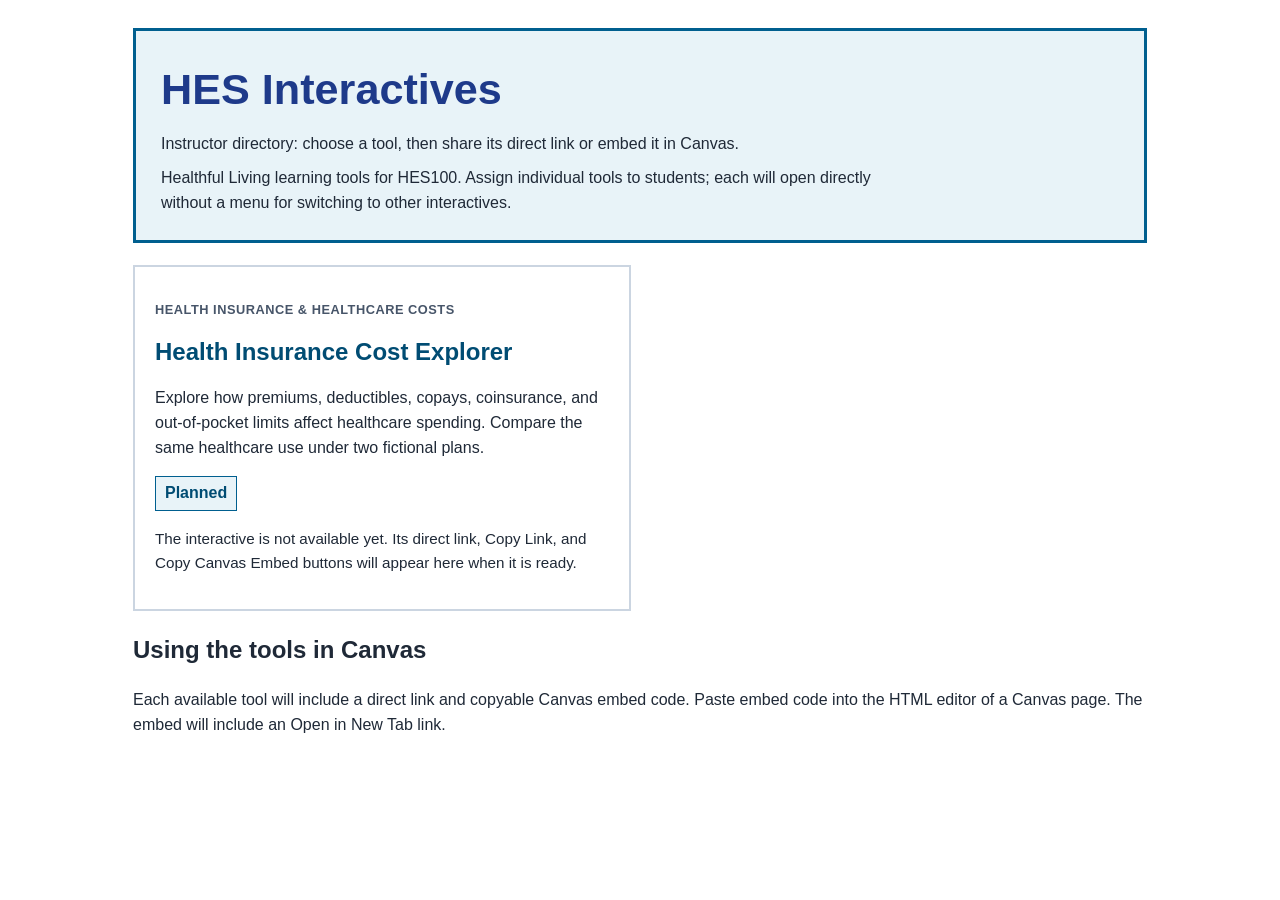
==== index.html @ 95775084 "Add HES instructor directory homepage matching EXS101 layout" ====
<!DOCTYPE html>
<html lang="en"><head><meta charset="UTF-8"><meta name="viewport" content="width=device-width,initial-scale=1"><title>HES Interactives</title>
<link rel="icon" href="data:image/svg+xml,%3Csvg xmlns='http://www.w3.org/2000/svg' viewBox='0 0 64 64'%3E%3Crect width='64' height='64' rx='12' fill='%23005f8f'/%3E%3Cpath d='M15 14h8v14h18V14h8v36h-8V36H23v14h-8z' fill='white'/%3E%3C/svg%3E">
<style>:root{--b:#005f8f;--d:#004c73;--l:#e8f3f8;--n:#1e3a8a;--t:#1f2937;--bd:#cbd5e1}*{box-sizing:border-box}body{margin:0;font-family:Arial,Helvetica,sans-serif;color:var(--t);line-height:1.55}main{max-width:1050px;margin:auto;padding:28px 18px}.hero{background:var(--l);border:3px solid var(--b);padding:25px}.hero h1{margin:0;color:var(--n);font-size:clamp(1.9rem,5vw,2.7rem)}.hero p{max-width:720px;margin:9px 0 0}.grid{display:grid;grid-template-columns:repeat(2,minmax(0,1fr));gap:18px;margin-top:22px}.card{border:2px solid var(--bd);padding:20px}.card h2{margin:0;color:var(--d)}.tag{font-size:.8rem;text-transform:uppercase;color:#475569;font-weight:800;letter-spacing:.04em}.badge{display:inline-block;background:var(--l);border:1px solid var(--b);padding:4px 9px;font-weight:700;color:var(--d)}.note{font-size:.95rem}.skip{position:absolute;left:18px;top:-100px;background:white;padding:10px}.skip:focus{top:10px}a:focus-visible{outline:3px solid #a65300;outline-offset:3px}@media(max-width:650px){.grid{grid-template-columns:1fr}.hero{padding:18px}}</style></head>
<body><a class="skip" href="#main">Skip to main content</a><main id="main" tabindex="-1"><section class="hero" aria-labelledby="title"><h1 id="title">HES Interactives</h1><p>Instructor directory: choose a tool, then share its direct link or embed it in Canvas.</p><p>Healthful Living learning tools for HES100. Assign individual tools to students; each will open directly without a menu for switching to other interactives.</p></section>
<div class="grid"><article class="card" aria-labelledby="insurance-title"><p class="tag">Health Insurance &amp; Healthcare Costs</p><h2 id="insurance-title">Health Insurance Cost Explorer</h2><p>Explore how premiums, deductibles, copays, coinsurance, and out-of-pocket limits affect healthcare spending. Compare the same healthcare use under two fictional plans.</p><p><span class="badge">Planned</span></p><p class="note">The interactive is not available yet. Its direct link, Copy Link, and Copy Canvas Embed buttons will appear here when it is ready.</p></article></div>
<section aria-labelledby="canvas-title"><h2 id="canvas-title">Using the tools in Canvas</h2><p>Each available tool will include a direct link and copyable Canvas embed code. Paste embed code into the HTML editor of a Canvas page. The embed will include an Open in New Tab link.</p></section></main></body></html>
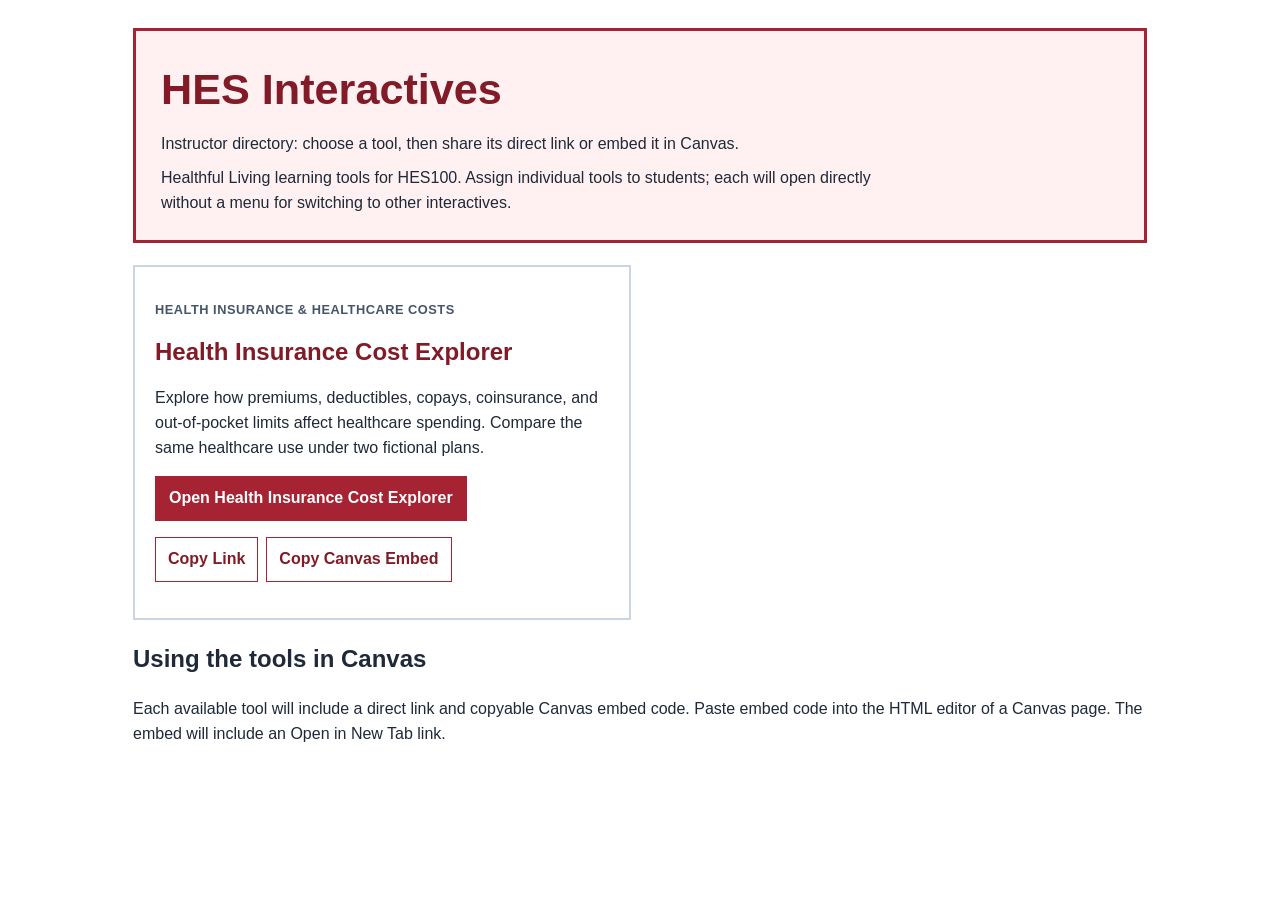
==== commit 48f26aec: "Apply red HES theme and add insurance direct link and Canvas embed" ====
--- a/index.html
+++ b/index.html
@@ -1,7 +1,11 @@
 <!DOCTYPE html>
 <html lang="en"><head><meta charset="UTF-8"><meta name="viewport" content="width=device-width,initial-scale=1"><title>HES Interactives</title>
-<link rel="icon" href="data:image/svg+xml,%3Csvg xmlns='http://www.w3.org/2000/svg' viewBox='0 0 64 64'%3E%3Crect width='64' height='64' rx='12' fill='%23005f8f'/%3E%3Cpath d='M15 14h8v14h18V14h8v36h-8V36H23v14h-8z' fill='white'/%3E%3C/svg%3E">
-<style>:root{--b:#005f8f;--d:#004c73;--l:#e8f3f8;--n:#1e3a8a;--t:#1f2937;--bd:#cbd5e1}*{box-sizing:border-box}body{margin:0;font-family:Arial,Helvetica,sans-serif;color:var(--t);line-height:1.55}main{max-width:1050px;margin:auto;padding:28px 18px}.hero{background:var(--l);border:3px solid var(--b);padding:25px}.hero h1{margin:0;color:var(--n);font-size:clamp(1.9rem,5vw,2.7rem)}.hero p{max-width:720px;margin:9px 0 0}.grid{display:grid;grid-template-columns:repeat(2,minmax(0,1fr));gap:18px;margin-top:22px}.card{border:2px solid var(--bd);padding:20px}.card h2{margin:0;color:var(--d)}.tag{font-size:.8rem;text-transform:uppercase;color:#475569;font-weight:800;letter-spacing:.04em}.badge{display:inline-block;background:var(--l);border:1px solid var(--b);padding:4px 9px;font-weight:700;color:var(--d)}.note{font-size:.95rem}.skip{position:absolute;left:18px;top:-100px;background:white;padding:10px}.skip:focus{top:10px}a:focus-visible{outline:3px solid #a65300;outline-offset:3px}@media(max-width:650px){.grid{grid-template-columns:1fr}.hero{padding:18px}}</style></head>
+<link rel="icon" href="data:image/svg+xml,%3Csvg xmlns='http://www.w3.org/2000/svg' viewBox='0 0 64 64'%3E%3Crect width='64' height='64' rx='12' fill='%23a52332'/%3E%3Cpath d='M15 14h8v14h18V14h8v36h-8V36H23v14h-8z' fill='white'/%3E%3C/svg%3E">
+<style>:root{--b:#a52332;--d:#801b27;--l:#fff1f2;--n:#801b27;--t:#1f2937;--bd:#cbd5e1}*{box-sizing:border-box}body{margin:0;font-family:Arial,Helvetica,sans-serif;color:var(--t);line-height:1.55}main{max-width:1050px;margin:auto;padding:28px 18px}.hero{background:var(--l);border:3px solid var(--b);padding:25px}.hero h1{margin:0;color:var(--n);font-size:clamp(1.9rem,5vw,2.7rem)}.hero p{max-width:720px;margin:9px 0 0}.grid{display:grid;grid-template-columns:repeat(2,minmax(0,1fr));gap:18px;margin-top:22px}.card{border:2px solid var(--bd);padding:20px}.card h2{margin:0;color:var(--d)}.tag{font-size:.8rem;text-transform:uppercase;color:#475569;font-weight:800;letter-spacing:.04em}.badge{display:inline-block;background:var(--l);border:1px solid var(--b);padding:4px 9px;font-weight:700;color:var(--d)}.note{font-size:.95rem}.skip{position:absolute;left:18px;top:-100px;background:white;padding:10px}.skip:focus{top:10px}button{font:inherit;font-weight:bold;color:var(--d);background:white;border:1px solid var(--b);padding:9px 12px;cursor:pointer}.actions{display:flex;gap:8px;flex-wrap:wrap}.open{display:inline-block;background:var(--b);color:white;padding:10px 14px;font-weight:bold;text-decoration:none}textarea{width:100%;min-height:120px;font:inherit}[hidden]{display:none!important}a:focus-visible,button:focus-visible,textarea:focus-visible{outline:3px solid #a65300;outline-offset:3px}@media(max-width:650px){.grid{grid-template-columns:1fr}.hero{padding:18px}}</style></head>
 <body><a class="skip" href="#main">Skip to main content</a><main id="main" tabindex="-1"><section class="hero" aria-labelledby="title"><h1 id="title">HES Interactives</h1><p>Instructor directory: choose a tool, then share its direct link or embed it in Canvas.</p><p>Healthful Living learning tools for HES100. Assign individual tools to students; each will open directly without a menu for switching to other interactives.</p></section>
-<div class="grid"><article class="card" aria-labelledby="insurance-title"><p class="tag">Health Insurance &amp; Healthcare Costs</p><h2 id="insurance-title">Health Insurance Cost Explorer</h2><p>Explore how premiums, deductibles, copays, coinsurance, and out-of-pocket limits affect healthcare spending. Compare the same healthcare use under two fictional plans.</p><p><span class="badge">Planned</span></p><p class="note">The interactive is not available yet. Its direct link, Copy Link, and Copy Canvas Embed buttons will appear here when it is ready.</p></article></div>
-<section aria-labelledby="canvas-title"><h2 id="canvas-title">Using the tools in Canvas</h2><p>Each available tool will include a direct link and copyable Canvas embed code. Paste embed code into the HTML editor of a Canvas page. The embed will include an Open in New Tab link.</p></section></main></body></html>+<div class="grid"><article class="card" aria-labelledby="insurance-title"><p class="tag">Health Insurance &amp; Healthcare Costs</p><h2 id="insurance-title">Health Insurance Cost Explorer</h2><p>Explore how premiums, deductibles, copays, coinsurance, and out-of-pocket limits affect healthcare spending. Compare the same healthcare use under two fictional plans.</p><p><a class="open" href="/health-insurance/">Open Health Insurance Cost Explorer</a></p><div class="actions"><button type="button" id="copy-link">Copy Link</button><button type="button" id="copy-embed">Copy Canvas Embed</button></div><p id="copy-status" role="status"></p><div id="fallback" hidden><label for="copy-text">Select and copy the text below</label><textarea id="copy-text" readonly></textarea></div></article></div>
+<section aria-labelledby="canvas-title"><h2 id="canvas-title">Using the tools in Canvas</h2><p>Each available tool will include a direct link and copyable Canvas embed code. Paste embed code into the HTML editor of a Canvas page. The embed will include an Open in New Tab link.</p></section></main><script>
+const url='https://hes-interactives.netlify.app/health-insurance/';
+const embed='<p><a href="'+url+'" target="_blank" rel="noopener">Open Health Insurance Cost Explorer in a new tab</a></p>\n<iframe src="'+url+'" title="Health Insurance Cost Explorer — HES100 interactive learning tool" width="100%" height="1400" style="width:100%;border:0;" loading="lazy"></iframe>';
+[['copy-link',url],['copy-embed',embed]].forEach(([id,value])=>document.getElementById(id).addEventListener('click',async()=>{document.getElementById('fallback').hidden=true;try{await navigator.clipboard.writeText(value);document.getElementById('copy-status').textContent='Copied.'}catch{const t=document.getElementById('copy-text');t.value=value;document.getElementById('fallback').hidden=false;t.focus();t.select();document.getElementById('copy-status').textContent='Automatic copying is unavailable. Copy the selected text below.'}}));
+</script></body></html>
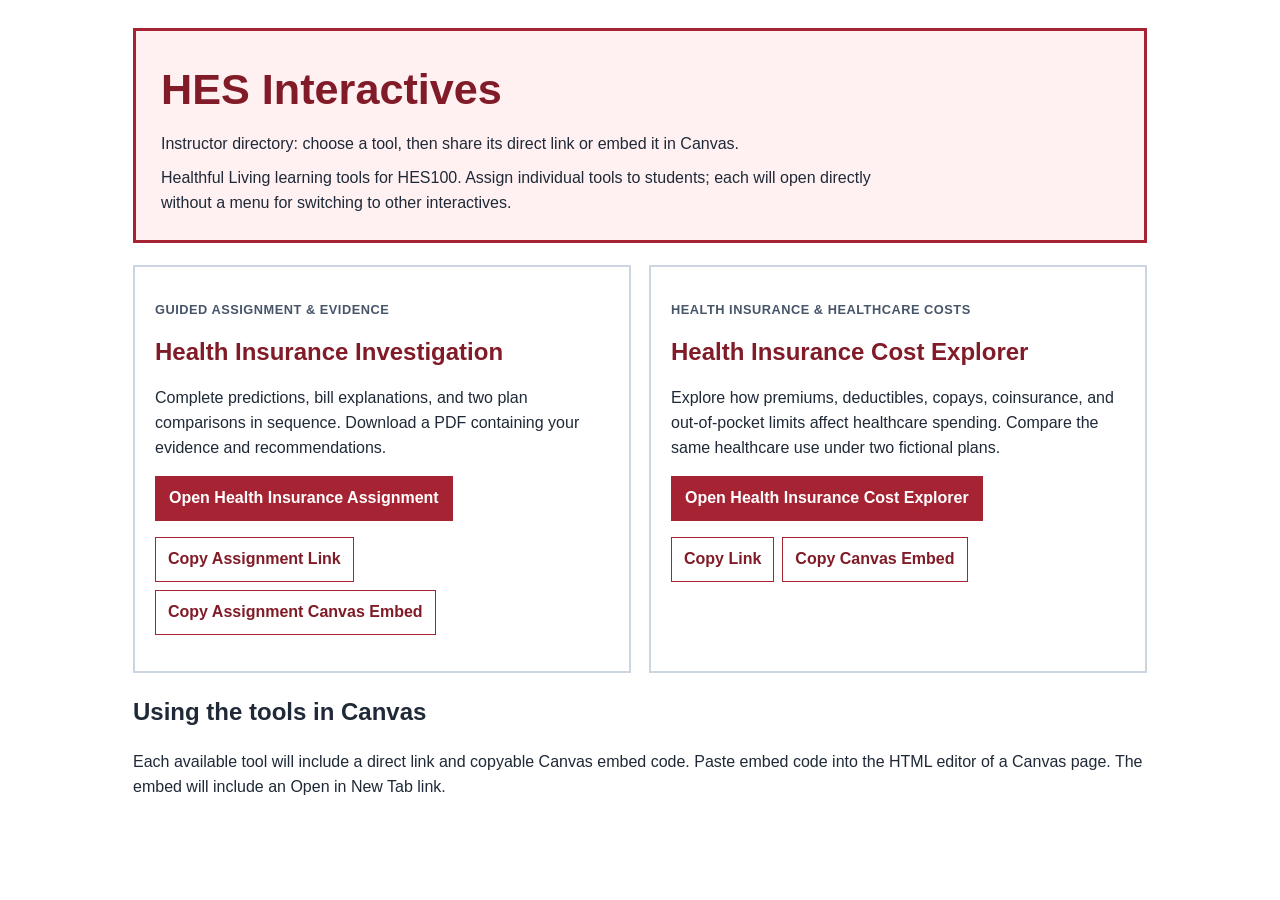
==== commit 7b066b15: "List guided insurance assignment with direct link and Canvas embed" ====
--- a/index.html
+++ b/index.html
@@ -3,9 +3,12 @@
 <link rel="icon" href="data:image/svg+xml,%3Csvg xmlns='http://www.w3.org/2000/svg' viewBox='0 0 64 64'%3E%3Crect width='64' height='64' rx='12' fill='%23a52332'/%3E%3Cpath d='M15 14h8v14h18V14h8v36h-8V36H23v14h-8z' fill='white'/%3E%3C/svg%3E">
 <style>:root{--b:#a52332;--d:#801b27;--l:#fff1f2;--n:#801b27;--t:#1f2937;--bd:#cbd5e1}*{box-sizing:border-box}body{margin:0;font-family:Arial,Helvetica,sans-serif;color:var(--t);line-height:1.55}main{max-width:1050px;margin:auto;padding:28px 18px}.hero{background:var(--l);border:3px solid var(--b);padding:25px}.hero h1{margin:0;color:var(--n);font-size:clamp(1.9rem,5vw,2.7rem)}.hero p{max-width:720px;margin:9px 0 0}.grid{display:grid;grid-template-columns:repeat(2,minmax(0,1fr));gap:18px;margin-top:22px}.card{border:2px solid var(--bd);padding:20px}.card h2{margin:0;color:var(--d)}.tag{font-size:.8rem;text-transform:uppercase;color:#475569;font-weight:800;letter-spacing:.04em}.badge{display:inline-block;background:var(--l);border:1px solid var(--b);padding:4px 9px;font-weight:700;color:var(--d)}.note{font-size:.95rem}.skip{position:absolute;left:18px;top:-100px;background:white;padding:10px}.skip:focus{top:10px}button{font:inherit;font-weight:bold;color:var(--d);background:white;border:1px solid var(--b);padding:9px 12px;cursor:pointer}.actions{display:flex;gap:8px;flex-wrap:wrap}.open{display:inline-block;background:var(--b);color:white;padding:10px 14px;font-weight:bold;text-decoration:none}textarea{width:100%;min-height:120px;font:inherit}[hidden]{display:none!important}a:focus-visible,button:focus-visible,textarea:focus-visible{outline:3px solid #a65300;outline-offset:3px}@media(max-width:650px){.grid{grid-template-columns:1fr}.hero{padding:18px}}</style></head>
 <body><a class="skip" href="#main">Skip to main content</a><main id="main" tabindex="-1"><section class="hero" aria-labelledby="title"><h1 id="title">HES Interactives</h1><p>Instructor directory: choose a tool, then share its direct link or embed it in Canvas.</p><p>Healthful Living learning tools for HES100. Assign individual tools to students; each will open directly without a menu for switching to other interactives.</p></section>
-<div class="grid"><article class="card" aria-labelledby="insurance-title"><p class="tag">Health Insurance &amp; Healthcare Costs</p><h2 id="insurance-title">Health Insurance Cost Explorer</h2><p>Explore how premiums, deductibles, copays, coinsurance, and out-of-pocket limits affect healthcare spending. Compare the same healthcare use under two fictional plans.</p><p><a class="open" href="/health-insurance/">Open Health Insurance Cost Explorer</a></p><div class="actions"><button type="button" id="copy-link">Copy Link</button><button type="button" id="copy-embed">Copy Canvas Embed</button></div><p id="copy-status" role="status"></p><div id="fallback" hidden><label for="copy-text">Select and copy the text below</label><textarea id="copy-text" readonly></textarea></div></article></div>
+<div class="grid"><article class="card"><p class="tag">Guided Assignment &amp; Evidence</p><h2>Health Insurance Investigation</h2><p>Complete predictions, bill explanations, and two plan comparisons in sequence. Download a PDF containing your evidence and recommendations.</p><p><a class="open" href="/health-insurance/assignment/">Open Health Insurance Assignment</a></p><div class="actions"><button type="button" id="assignment-link">Copy Assignment Link</button><button type="button" id="assignment-embed">Copy Assignment Canvas Embed</button></div><p id="assignment-status" role="status"></p><div id="assignment-fallback" hidden><label for="assignment-text">Select and copy assignment code or link</label><textarea id="assignment-text" readonly></textarea></div></article><article class="card" aria-labelledby="insurance-title"><p class="tag">Health Insurance &amp; Healthcare Costs</p><h2 id="insurance-title">Health Insurance Cost Explorer</h2><p>Explore how premiums, deductibles, copays, coinsurance, and out-of-pocket limits affect healthcare spending. Compare the same healthcare use under two fictional plans.</p><p><a class="open" href="/health-insurance/">Open Health Insurance Cost Explorer</a></p><div class="actions"><button type="button" id="copy-link">Copy Link</button><button type="button" id="copy-embed">Copy Canvas Embed</button></div><p id="copy-status" role="status"></p><div id="fallback" hidden><label for="copy-text">Select and copy the text below</label><textarea id="copy-text" readonly></textarea></div></article></div>
 <section aria-labelledby="canvas-title"><h2 id="canvas-title">Using the tools in Canvas</h2><p>Each available tool will include a direct link and copyable Canvas embed code. Paste embed code into the HTML editor of a Canvas page. The embed will include an Open in New Tab link.</p></section></main><script>
 const url='https://hes-interactives.netlify.app/health-insurance/';
 const embed='<p><a href="'+url+'" target="_blank" rel="noopener">Open Health Insurance Cost Explorer in a new tab</a></p>\n<iframe src="'+url+'" title="Health Insurance Cost Explorer — HES100 interactive learning tool" width="100%" height="1400" style="width:100%;border:0;" loading="lazy"></iframe>';
 [['copy-link',url],['copy-embed',embed]].forEach(([id,value])=>document.getElementById(id).addEventListener('click',async()=>{document.getElementById('fallback').hidden=true;try{await navigator.clipboard.writeText(value);document.getElementById('copy-status').textContent='Copied.'}catch{const t=document.getElementById('copy-text');t.value=value;document.getElementById('fallback').hidden=false;t.focus();t.select();document.getElementById('copy-status').textContent='Automatic copying is unavailable. Copy the selected text below.'}}));
+const assignmentURL='https://hes-interactives.netlify.app/health-insurance/assignment/';
+const assignmentEmbed='<p><a href="'+assignmentURL+'" target="_blank" rel="noopener">Open Health Insurance Investigation in a new tab</a></p>\n<iframe src="'+assignmentURL+'" title="Health Insurance Investigation - HES100 guided assignment" width="100%" height="1500" style="width:100%;border:0;" loading="lazy"></iframe>';
+[['assignment-link',assignmentURL],['assignment-embed',assignmentEmbed]].forEach(([id,value])=>document.getElementById(id).addEventListener('click',async()=>{document.getElementById('assignment-fallback').hidden=true;try{await navigator.clipboard.writeText(value);document.getElementById('assignment-status').textContent='Copied.'}catch{const t=document.getElementById('assignment-text');t.value=value;document.getElementById('assignment-fallback').hidden=false;t.focus();t.select();document.getElementById('assignment-status').textContent='Copy the selected text below.'}}));
 </script></body></html>
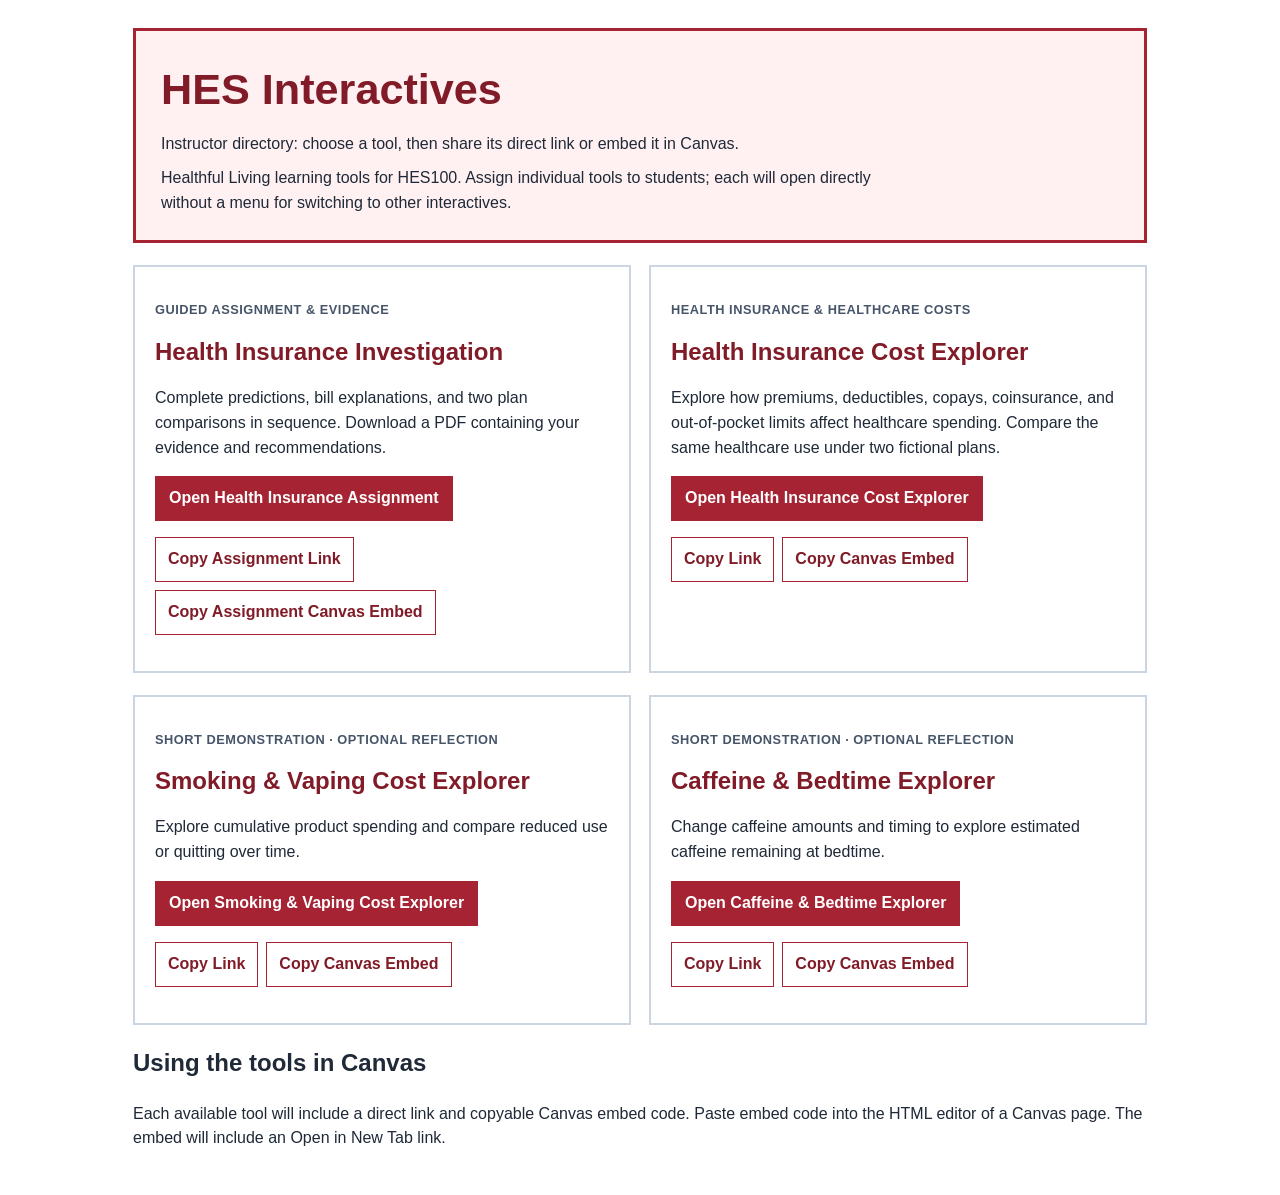
==== commit 2731abf6: "Add HES smoking/vaping cost and caffeine teaching demos" ====
--- a/index.html
+++ b/index.html
@@ -4,11 +4,11 @@
 <style>:root{--b:#a52332;--d:#801b27;--l:#fff1f2;--n:#801b27;--t:#1f2937;--bd:#cbd5e1}*{box-sizing:border-box}body{margin:0;font-family:Arial,Helvetica,sans-serif;color:var(--t);line-height:1.55}main{max-width:1050px;margin:auto;padding:28px 18px}.hero{background:var(--l);border:3px solid var(--b);padding:25px}.hero h1{margin:0;color:var(--n);font-size:clamp(1.9rem,5vw,2.7rem)}.hero p{max-width:720px;margin:9px 0 0}.grid{display:grid;grid-template-columns:repeat(2,minmax(0,1fr));gap:18px;margin-top:22px}.card{border:2px solid var(--bd);padding:20px}.card h2{margin:0;color:var(--d)}.tag{font-size:.8rem;text-transform:uppercase;color:#475569;font-weight:800;letter-spacing:.04em}.badge{display:inline-block;background:var(--l);border:1px solid var(--b);padding:4px 9px;font-weight:700;color:var(--d)}.note{font-size:.95rem}.skip{position:absolute;left:18px;top:-100px;background:white;padding:10px}.skip:focus{top:10px}button{font:inherit;font-weight:bold;color:var(--d);background:white;border:1px solid var(--b);padding:9px 12px;cursor:pointer}.actions{display:flex;gap:8px;flex-wrap:wrap}.open{display:inline-block;background:var(--b);color:white;padding:10px 14px;font-weight:bold;text-decoration:none}textarea{width:100%;min-height:120px;font:inherit}[hidden]{display:none!important}a:focus-visible,button:focus-visible,textarea:focus-visible{outline:3px solid #a65300;outline-offset:3px}@media(max-width:650px){.grid{grid-template-columns:1fr}.hero{padding:18px}}</style></head>
 <body><a class="skip" href="#main">Skip to main content</a><main id="main" tabindex="-1"><section class="hero" aria-labelledby="title"><h1 id="title">HES Interactives</h1><p>Instructor directory: choose a tool, then share its direct link or embed it in Canvas.</p><p>Healthful Living learning tools for HES100. Assign individual tools to students; each will open directly without a menu for switching to other interactives.</p></section>
 <div class="grid"><article class="card"><p class="tag">Guided Assignment &amp; Evidence</p><h2>Health Insurance Investigation</h2><p>Complete predictions, bill explanations, and two plan comparisons in sequence. Download a PDF containing your evidence and recommendations.</p><p><a class="open" href="/health-insurance/assignment/">Open Health Insurance Assignment</a></p><div class="actions"><button type="button" id="assignment-link">Copy Assignment Link</button><button type="button" id="assignment-embed">Copy Assignment Canvas Embed</button></div><p id="assignment-status" role="status"></p><div id="assignment-fallback" hidden><label for="assignment-text">Select and copy assignment code or link</label><textarea id="assignment-text" readonly></textarea></div></article><article class="card" aria-labelledby="insurance-title"><p class="tag">Health Insurance &amp; Healthcare Costs</p><h2 id="insurance-title">Health Insurance Cost Explorer</h2><p>Explore how premiums, deductibles, copays, coinsurance, and out-of-pocket limits affect healthcare spending. Compare the same healthcare use under two fictional plans.</p><p><a class="open" href="/health-insurance/">Open Health Insurance Cost Explorer</a></p><div class="actions"><button type="button" id="copy-link">Copy Link</button><button type="button" id="copy-embed">Copy Canvas Embed</button></div><p id="copy-status" role="status"></p><div id="fallback" hidden><label for="copy-text">Select and copy the text below</label><textarea id="copy-text" readonly></textarea></div></article></div>
-<section aria-labelledby="canvas-title"><h2 id="canvas-title">Using the tools in Canvas</h2><p>Each available tool will include a direct link and copyable Canvas embed code. Paste embed code into the HTML editor of a Canvas page. The embed will include an Open in New Tab link.</p></section></main><script>
+<div class="grid"><article class="card"><p class="tag">Short Demonstration · Optional Reflection</p><h2>Smoking & Vaping Cost Explorer</h2><p>Explore cumulative product spending and compare reduced use or quitting over time.</p><p><a class="open" href="/smoking-vaping/">Open Smoking & Vaping Cost Explorer</a></p><div class="actions"><button type="button" data-demo="smoking-vaping" data-copy="link">Copy Link</button><button type="button" data-demo="smoking-vaping" data-copy="embed">Copy Canvas Embed</button></div><p id="smoking-vaping-status" role="status"></p><div id="smoking-vaping-fallback" hidden><label for="smoking-vaping-text">Select and copy the text below</label><textarea id="smoking-vaping-text" readonly></textarea></div></article><article class="card"><p class="tag">Short Demonstration · Optional Reflection</p><h2>Caffeine & Bedtime Explorer</h2><p>Change caffeine amounts and timing to explore estimated caffeine remaining at bedtime.</p><p><a class="open" href="/caffeine/">Open Caffeine & Bedtime Explorer</a></p><div class="actions"><button type="button" data-demo="caffeine" data-copy="link">Copy Link</button><button type="button" data-demo="caffeine" data-copy="embed">Copy Canvas Embed</button></div><p id="caffeine-status" role="status"></p><div id="caffeine-fallback" hidden><label for="caffeine-text">Select and copy the text below</label><textarea id="caffeine-text" readonly></textarea></div></article></div><section aria-labelledby="canvas-title"><h2 id="canvas-title">Using the tools in Canvas</h2><p>Each available tool will include a direct link and copyable Canvas embed code. Paste embed code into the HTML editor of a Canvas page. The embed will include an Open in New Tab link.</p></section></main><script>
 const url='https://hes-interactives.netlify.app/health-insurance/';
 const embed='<p><a href="'+url+'" target="_blank" rel="noopener">Open Health Insurance Cost Explorer in a new tab</a></p>\n<iframe src="'+url+'" title="Health Insurance Cost Explorer — HES100 interactive learning tool" width="100%" height="1400" style="width:100%;border:0;" loading="lazy"></iframe>';
 [['copy-link',url],['copy-embed',embed]].forEach(([id,value])=>document.getElementById(id).addEventListener('click',async()=>{document.getElementById('fallback').hidden=true;try{await navigator.clipboard.writeText(value);document.getElementById('copy-status').textContent='Copied.'}catch{const t=document.getElementById('copy-text');t.value=value;document.getElementById('fallback').hidden=false;t.focus();t.select();document.getElementById('copy-status').textContent='Automatic copying is unavailable. Copy the selected text below.'}}));
 const assignmentURL='https://hes-interactives.netlify.app/health-insurance/assignment/';
 const assignmentEmbed='<p><a href="'+assignmentURL+'" target="_blank" rel="noopener">Open Health Insurance Investigation in a new tab</a></p>\n<iframe src="'+assignmentURL+'" title="Health Insurance Investigation - HES100 guided assignment" width="100%" height="1500" style="width:100%;border:0;" loading="lazy"></iframe>';
 [['assignment-link',assignmentURL],['assignment-embed',assignmentEmbed]].forEach(([id,value])=>document.getElementById(id).addEventListener('click',async()=>{document.getElementById('assignment-fallback').hidden=true;try{await navigator.clipboard.writeText(value);document.getElementById('assignment-status').textContent='Copied.'}catch{const t=document.getElementById('assignment-text');t.value=value;document.getElementById('assignment-fallback').hidden=false;t.focus();t.select();document.getElementById('assignment-status').textContent='Copy the selected text below.'}}));
-</script></body></html>+document.querySelectorAll('[data-demo]').forEach(b=>b.onclick=async()=>{const p=b.dataset.demo,title=p==='caffeine'?'Caffeine & Bedtime Explorer':'Smoking & Vaping Cost Explorer',url='https://hes-interactives.netlify.app/'+p+'/',value=b.dataset.copy==='link'?url:'<p><a href="'+url+'" target="_blank" rel="noopener">Open '+title+' in a new tab</a></p>\n<iframe src="'+url+'" title="'+title+' - HES100 learning demo" width="100%" height="1200" style="width:100%;border:0;" loading="lazy"></iframe>';document.getElementById(p+'-fallback').hidden=true;try{await navigator.clipboard.writeText(value);document.getElementById(p+'-status').textContent='Copied.'}catch{const t=document.getElementById(p+'-text');t.value=value;document.getElementById(p+'-fallback').hidden=false;t.focus();t.select();document.getElementById(p+'-status').textContent='Copy the selected text below.'}});</script></body></html>
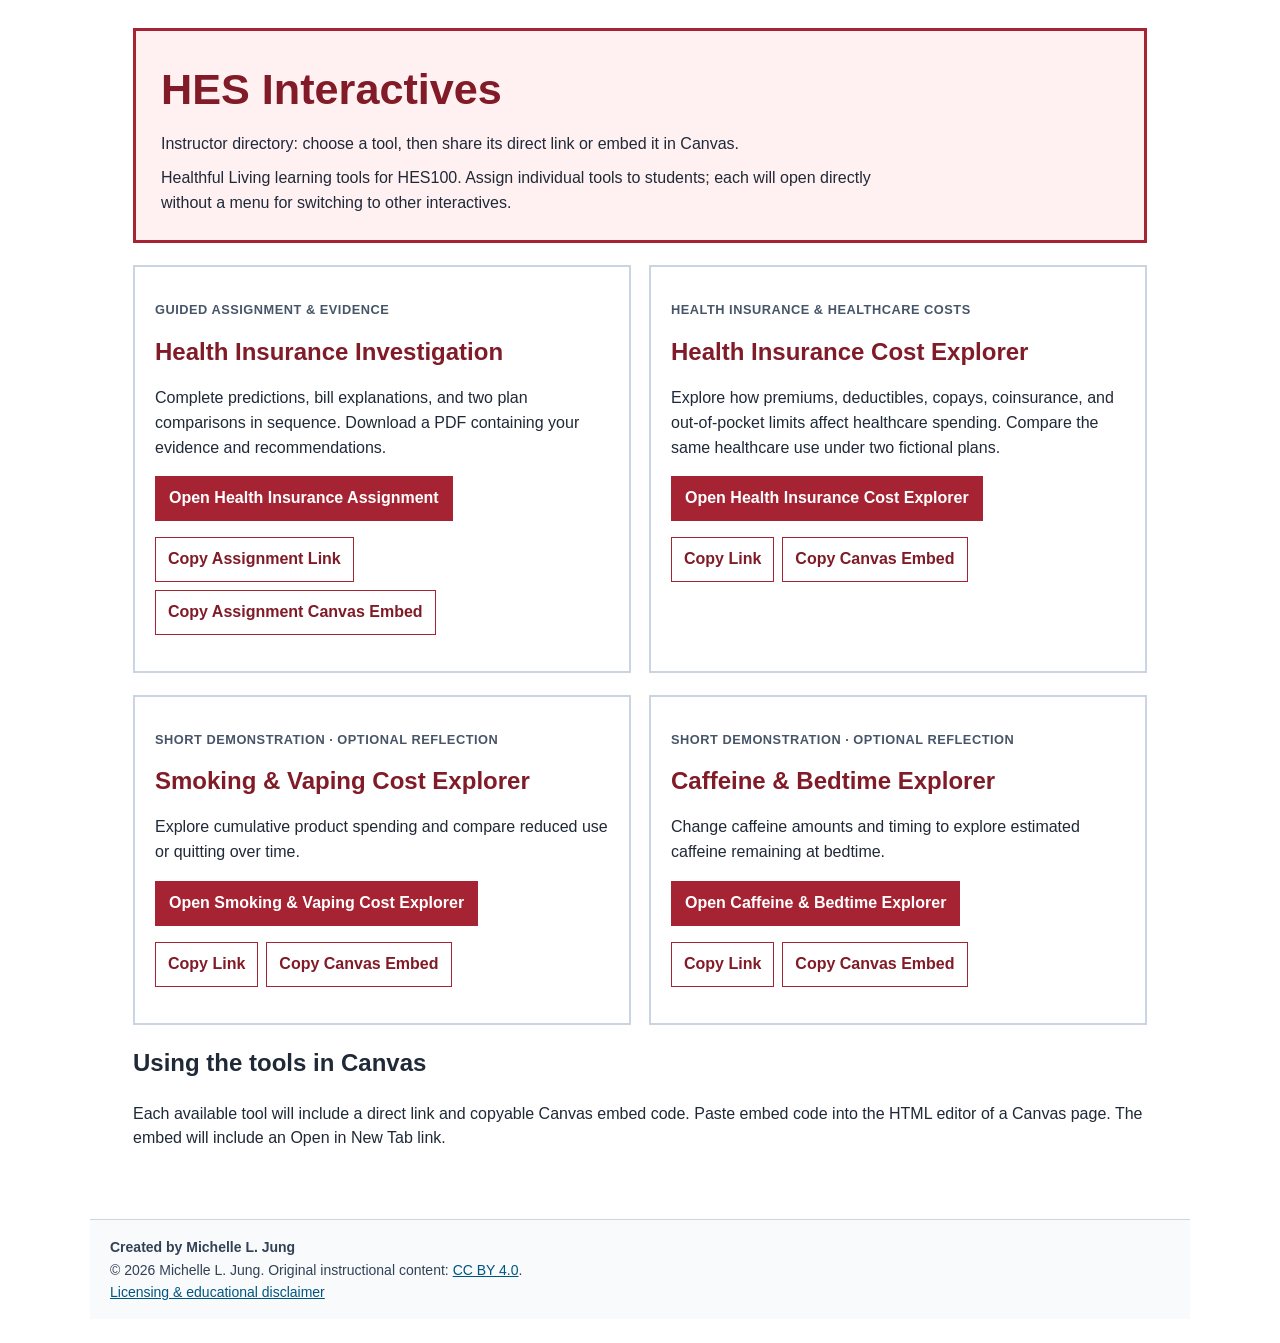
==== commit 945ad547: "Add creator credit, CC BY 4.0 content licensing, MIT code license, and educational disclaimer" ====
--- a/index.html
+++ b/index.html
@@ -11,4 +11,5 @@
 const assignmentURL='https://hes-interactives.netlify.app/health-insurance/assignment/';
 const assignmentEmbed='<p><a href="'+assignmentURL+'" target="_blank" rel="noopener">Open Health Insurance Investigation in a new tab</a></p>\n<iframe src="'+assignmentURL+'" title="Health Insurance Investigation - HES100 guided assignment" width="100%" height="1500" style="width:100%;border:0;" loading="lazy"></iframe>';
 [['assignment-link',assignmentURL],['assignment-embed',assignmentEmbed]].forEach(([id,value])=>document.getElementById(id).addEventListener('click',async()=>{document.getElementById('assignment-fallback').hidden=true;try{await navigator.clipboard.writeText(value);document.getElementById('assignment-status').textContent='Copied.'}catch{const t=document.getElementById('assignment-text');t.value=value;document.getElementById('assignment-fallback').hidden=false;t.focus();t.select();document.getElementById('assignment-status').textContent='Copy the selected text below.'}}));
-document.querySelectorAll('[data-demo]').forEach(b=>b.onclick=async()=>{const p=b.dataset.demo,title=p==='caffeine'?'Caffeine & Bedtime Explorer':'Smoking & Vaping Cost Explorer',url='https://hes-interactives.netlify.app/'+p+'/',value=b.dataset.copy==='link'?url:'<p><a href="'+url+'" target="_blank" rel="noopener">Open '+title+' in a new tab</a></p>\n<iframe src="'+url+'" title="'+title+' - HES100 learning demo" width="100%" height="1200" style="width:100%;border:0;" loading="lazy"></iframe>';document.getElementById(p+'-fallback').hidden=true;try{await navigator.clipboard.writeText(value);document.getElementById(p+'-status').textContent='Copied.'}catch{const t=document.getElementById(p+'-text');t.value=value;document.getElementById(p+'-fallback').hidden=false;t.focus();t.select();document.getElementById(p+'-status').textContent='Copy the selected text below.'}});</script></body></html>+document.querySelectorAll('[data-demo]').forEach(b=>b.onclick=async()=>{const p=b.dataset.demo,title=p==='caffeine'?'Caffeine & Bedtime Explorer':'Smoking & Vaping Cost Explorer',url='https://hes-interactives.netlify.app/'+p+'/',value=b.dataset.copy==='link'?url:'<p><a href="'+url+'" target="_blank" rel="noopener">Open '+title+' in a new tab</a></p>\n<iframe src="'+url+'" title="'+title+' - HES100 learning demo" width="100%" height="1200" style="width:100%;border:0;" loading="lazy"></iframe>';document.getElementById(p+'-fallback').hidden=true;try{await navigator.clipboard.writeText(value);document.getElementById(p+'-status').textContent='Copied.'}catch{const t=document.getElementById(p+'-text');t.value=value;document.getElementById(p+'-fallback').hidden=false;t.focus();t.select();document.getElementById(p+'-status').textContent='Copy the selected text below.'}});</script><div role="contentinfo" aria-label="Creator credit and licensing" style="box-sizing:border-box;max-width:1100px;margin:24px auto;padding:16px 20px;border-top:1px solid #cbd5e1;background:#f8fafc;color:#334155;font:0.875rem/1.6 Arial,sans-serif;text-align:left;overflow-wrap:anywhere"><strong>Created by Michelle L. Jung</strong><br>© 2026 Michelle L. Jung. Original instructional content: <a rel="license" href="https://creativecommons.org/licenses/by/4.0/" style="color:#005580;text-decoration:underline">CC BY 4.0</a>.<br><a href="licensing.html" style="color:#005580;text-decoration:underline">Licensing &amp; educational disclaimer</a></div>
+</body></html>
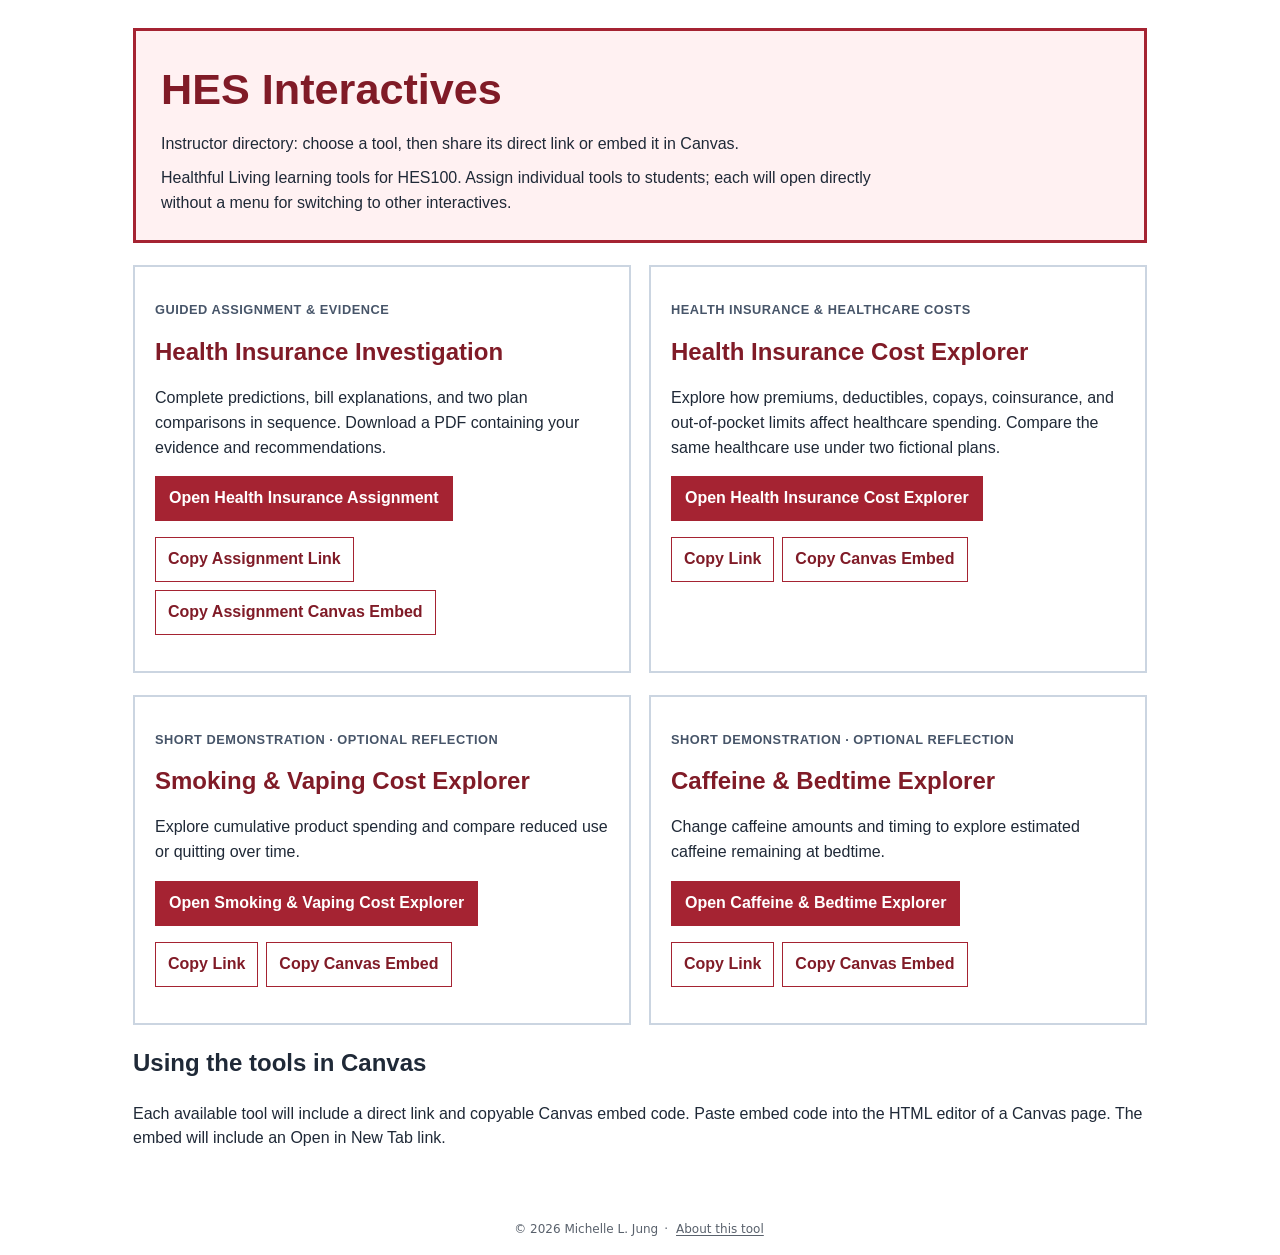
==== commit 9b5671d4: "Keep resource credits compact and add an on-demand development acknowledgment" ====
--- a/index.html
+++ b/index.html
@@ -1,7 +1,9 @@
 <!DOCTYPE html>
 <html lang="en"><head><meta charset="UTF-8"><meta name="viewport" content="width=device-width,initial-scale=1"><title>HES Interactives</title>
 <link rel="icon" href="data:image/svg+xml,%3Csvg xmlns='http://www.w3.org/2000/svg' viewBox='0 0 64 64'%3E%3Crect width='64' height='64' rx='12' fill='%23a52332'/%3E%3Cpath d='M15 14h8v14h18V14h8v36h-8V36H23v14h-8z' fill='white'/%3E%3C/svg%3E">
-<style>:root{--b:#a52332;--d:#801b27;--l:#fff1f2;--n:#801b27;--t:#1f2937;--bd:#cbd5e1}*{box-sizing:border-box}body{margin:0;font-family:Arial,Helvetica,sans-serif;color:var(--t);line-height:1.55}main{max-width:1050px;margin:auto;padding:28px 18px}.hero{background:var(--l);border:3px solid var(--b);padding:25px}.hero h1{margin:0;color:var(--n);font-size:clamp(1.9rem,5vw,2.7rem)}.hero p{max-width:720px;margin:9px 0 0}.grid{display:grid;grid-template-columns:repeat(2,minmax(0,1fr));gap:18px;margin-top:22px}.card{border:2px solid var(--bd);padding:20px}.card h2{margin:0;color:var(--d)}.tag{font-size:.8rem;text-transform:uppercase;color:#475569;font-weight:800;letter-spacing:.04em}.badge{display:inline-block;background:var(--l);border:1px solid var(--b);padding:4px 9px;font-weight:700;color:var(--d)}.note{font-size:.95rem}.skip{position:absolute;left:18px;top:-100px;background:white;padding:10px}.skip:focus{top:10px}button{font:inherit;font-weight:bold;color:var(--d);background:white;border:1px solid var(--b);padding:9px 12px;cursor:pointer}.actions{display:flex;gap:8px;flex-wrap:wrap}.open{display:inline-block;background:var(--b);color:white;padding:10px 14px;font-weight:bold;text-decoration:none}textarea{width:100%;min-height:120px;font:inherit}[hidden]{display:none!important}a:focus-visible,button:focus-visible,textarea:focus-visible{outline:3px solid #a65300;outline-offset:3px}@media(max-width:650px){.grid{grid-template-columns:1fr}.hero{padding:18px}}</style></head>
+<style>:root{--b:#a52332;--d:#801b27;--l:#fff1f2;--n:#801b27;--t:#1f2937;--bd:#cbd5e1}*{box-sizing:border-box}body{margin:0;font-family:Arial,Helvetica,sans-serif;color:var(--t);line-height:1.55}main{max-width:1050px;margin:auto;padding:28px 18px}.hero{background:var(--l);border:3px solid var(--b);padding:25px}.hero h1{margin:0;color:var(--n);font-size:clamp(1.9rem,5vw,2.7rem)}.hero p{max-width:720px;margin:9px 0 0}.grid{display:grid;grid-template-columns:repeat(2,minmax(0,1fr));gap:18px;margin-top:22px}.card{border:2px solid var(--bd);padding:20px}.card h2{margin:0;color:var(--d)}.tag{font-size:.8rem;text-transform:uppercase;color:#475569;font-weight:800;letter-spacing:.04em}.badge{display:inline-block;background:var(--l);border:1px solid var(--b);padding:4px 9px;font-weight:700;color:var(--d)}.note{font-size:.95rem}.skip{position:absolute;left:18px;top:-100px;background:white;padding:10px}.skip:focus{top:10px}button{font:inherit;font-weight:bold;color:var(--d);background:white;border:1px solid var(--b);padding:9px 12px;cursor:pointer}.actions{display:flex;gap:8px;flex-wrap:wrap}.open{display:inline-block;background:var(--b);color:white;padding:10px 14px;font-weight:bold;text-decoration:none}textarea{width:100%;min-height:120px;font:inherit}[hidden]{display:none!important}a:focus-visible,button:focus-visible,textarea:focus-visible{outline:3px solid #a65300;outline-offset:3px}@media(max-width:650px){.grid{grid-template-columns:1fr}.hero{padding:18px}}</style><link rel="stylesheet" href="resource-about.css">
+<script defer src="resource-about.js"></script>
+</head>
 <body><a class="skip" href="#main">Skip to main content</a><main id="main" tabindex="-1"><section class="hero" aria-labelledby="title"><h1 id="title">HES Interactives</h1><p>Instructor directory: choose a tool, then share its direct link or embed it in Canvas.</p><p>Healthful Living learning tools for HES100. Assign individual tools to students; each will open directly without a menu for switching to other interactives.</p></section>
 <div class="grid"><article class="card"><p class="tag">Guided Assignment &amp; Evidence</p><h2>Health Insurance Investigation</h2><p>Complete predictions, bill explanations, and two plan comparisons in sequence. Download a PDF containing your evidence and recommendations.</p><p><a class="open" href="/health-insurance/assignment/">Open Health Insurance Assignment</a></p><div class="actions"><button type="button" id="assignment-link">Copy Assignment Link</button><button type="button" id="assignment-embed">Copy Assignment Canvas Embed</button></div><p id="assignment-status" role="status"></p><div id="assignment-fallback" hidden><label for="assignment-text">Select and copy assignment code or link</label><textarea id="assignment-text" readonly></textarea></div></article><article class="card" aria-labelledby="insurance-title"><p class="tag">Health Insurance &amp; Healthcare Costs</p><h2 id="insurance-title">Health Insurance Cost Explorer</h2><p>Explore how premiums, deductibles, copays, coinsurance, and out-of-pocket limits affect healthcare spending. Compare the same healthcare use under two fictional plans.</p><p><a class="open" href="/health-insurance/">Open Health Insurance Cost Explorer</a></p><div class="actions"><button type="button" id="copy-link">Copy Link</button><button type="button" id="copy-embed">Copy Canvas Embed</button></div><p id="copy-status" role="status"></p><div id="fallback" hidden><label for="copy-text">Select and copy the text below</label><textarea id="copy-text" readonly></textarea></div></article></div>
 <div class="grid"><article class="card"><p class="tag">Short Demonstration · Optional Reflection</p><h2>Smoking & Vaping Cost Explorer</h2><p>Explore cumulative product spending and compare reduced use or quitting over time.</p><p><a class="open" href="/smoking-vaping/">Open Smoking & Vaping Cost Explorer</a></p><div class="actions"><button type="button" data-demo="smoking-vaping" data-copy="link">Copy Link</button><button type="button" data-demo="smoking-vaping" data-copy="embed">Copy Canvas Embed</button></div><p id="smoking-vaping-status" role="status"></p><div id="smoking-vaping-fallback" hidden><label for="smoking-vaping-text">Select and copy the text below</label><textarea id="smoking-vaping-text" readonly></textarea></div></article><article class="card"><p class="tag">Short Demonstration · Optional Reflection</p><h2>Caffeine & Bedtime Explorer</h2><p>Change caffeine amounts and timing to explore estimated caffeine remaining at bedtime.</p><p><a class="open" href="/caffeine/">Open Caffeine & Bedtime Explorer</a></p><div class="actions"><button type="button" data-demo="caffeine" data-copy="link">Copy Link</button><button type="button" data-demo="caffeine" data-copy="embed">Copy Canvas Embed</button></div><p id="caffeine-status" role="status"></p><div id="caffeine-fallback" hidden><label for="caffeine-text">Select and copy the text below</label><textarea id="caffeine-text" readonly></textarea></div></article></div><section aria-labelledby="canvas-title"><h2 id="canvas-title">Using the tools in Canvas</h2><p>Each available tool will include a direct link and copyable Canvas embed code. Paste embed code into the HTML editor of a Canvas page. The embed will include an Open in New Tab link.</p></section></main><script>
@@ -11,5 +13,5 @@
 const assignmentURL='https://hes-interactives.netlify.app/health-insurance/assignment/';
 const assignmentEmbed='<p><a href="'+assignmentURL+'" target="_blank" rel="noopener">Open Health Insurance Investigation in a new tab</a></p>\n<iframe src="'+assignmentURL+'" title="Health Insurance Investigation - HES100 guided assignment" width="100%" height="1500" style="width:100%;border:0;" loading="lazy"></iframe>';
 [['assignment-link',assignmentURL],['assignment-embed',assignmentEmbed]].forEach(([id,value])=>document.getElementById(id).addEventListener('click',async()=>{document.getElementById('assignment-fallback').hidden=true;try{await navigator.clipboard.writeText(value);document.getElementById('assignment-status').textContent='Copied.'}catch{const t=document.getElementById('assignment-text');t.value=value;document.getElementById('assignment-fallback').hidden=false;t.focus();t.select();document.getElementById('assignment-status').textContent='Copy the selected text below.'}}));
-document.querySelectorAll('[data-demo]').forEach(b=>b.onclick=async()=>{const p=b.dataset.demo,title=p==='caffeine'?'Caffeine & Bedtime Explorer':'Smoking & Vaping Cost Explorer',url='https://hes-interactives.netlify.app/'+p+'/',value=b.dataset.copy==='link'?url:'<p><a href="'+url+'" target="_blank" rel="noopener">Open '+title+' in a new tab</a></p>\n<iframe src="'+url+'" title="'+title+' - HES100 learning demo" width="100%" height="1200" style="width:100%;border:0;" loading="lazy"></iframe>';document.getElementById(p+'-fallback').hidden=true;try{await navigator.clipboard.writeText(value);document.getElementById(p+'-status').textContent='Copied.'}catch{const t=document.getElementById(p+'-text');t.value=value;document.getElementById(p+'-fallback').hidden=false;t.focus();t.select();document.getElementById(p+'-status').textContent='Copy the selected text below.'}});</script><div role="contentinfo" aria-label="Creator credit and licensing" style="box-sizing:border-box;max-width:1100px;margin:24px auto;padding:16px 20px;border-top:1px solid #cbd5e1;background:#f8fafc;color:#334155;font:0.875rem/1.6 Arial,sans-serif;text-align:left;overflow-wrap:anywhere"><strong>Created by Michelle L. Jung</strong><br>© 2026 Michelle L. Jung. Original instructional content: <a rel="license" href="https://creativecommons.org/licenses/by/4.0/" style="color:#005580;text-decoration:underline">CC BY 4.0</a>.<br><a href="licensing.html" style="color:#005580;text-decoration:underline">Licensing &amp; educational disclaimer</a></div>
+document.querySelectorAll('[data-demo]').forEach(b=>b.onclick=async()=>{const p=b.dataset.demo,title=p==='caffeine'?'Caffeine & Bedtime Explorer':'Smoking & Vaping Cost Explorer',url='https://hes-interactives.netlify.app/'+p+'/',value=b.dataset.copy==='link'?url:'<p><a href="'+url+'" target="_blank" rel="noopener">Open '+title+' in a new tab</a></p>\n<iframe src="'+url+'" title="'+title+' - HES100 learning demo" width="100%" height="1200" style="width:100%;border:0;" loading="lazy"></iframe>';document.getElementById(p+'-fallback').hidden=true;try{await navigator.clipboard.writeText(value);document.getElementById(p+'-status').textContent='Copied.'}catch{const t=document.getElementById(p+'-text');t.value=value;document.getElementById(p+'-fallback').hidden=false;t.focus();t.select();document.getElementById(p+'-status').textContent='Copy the selected text below.'}});</script><div class="mlj-resource-footer" role="contentinfo" aria-label="Resource information"><span>© 2026 Michelle L. Jung</span><span aria-hidden="true">·</span><a href="licensing.html#development" data-resource-about>About this tool</a></div>
 </body></html>
--- a/resource-about.css
+++ b/resource-about.css
@@ -0,0 +1,83 @@
+.mlj-resource-footer {
+  box-sizing: border-box;
+  display: flex;
+  flex-wrap: wrap;
+  align-items: baseline;
+  justify-content: center;
+  gap: 0 6px;
+  position: static;
+  max-width: 1100px;
+  margin: 16px auto 8px;
+  padding: 6px 16px;
+  border: 0;
+  background: transparent;
+  color: #59616c;
+  font: 400 12px/1.5 system-ui, sans-serif;
+  text-align: center;
+  letter-spacing: normal;
+  text-transform: none;
+}
+.mlj-resource-footer a {
+  display: inline-block;
+  min-height: 24px;
+  padding: 3px 2px;
+  color: inherit;
+  font: inherit;
+  text-decoration: underline;
+  text-underline-offset: 2px;
+}
+.mlj-about-dialog {
+  box-sizing: border-box;
+  position: fixed;
+  inset: 0;
+  width: min(440px, calc(100% - 32px));
+  max-width: 440px;
+  max-height: calc(100dvh - 48px);
+  margin: auto;
+  padding: 24px;
+  overflow: auto;
+  border: 1px solid #cbd5e1;
+  border-radius: 10px;
+  background: #fff;
+  color: #24313b;
+  font: 400 15px/1.6 system-ui, sans-serif;
+  text-align: left;
+  letter-spacing: normal;
+  text-transform: none;
+  box-shadow: 0 12px 40px #0003;
+}
+.mlj-about-dialog:not([open]) { display: none; }
+.mlj-about-dialog::backdrop { background: #172b3b66; }
+.mlj-about-dialog h2 {
+  margin: 0 0 12px;
+  padding: 0;
+  color: inherit;
+  font: 600 20px/1.3 system-ui, sans-serif;
+  letter-spacing: normal;
+  text-transform: none;
+}
+.mlj-about-dialog p { margin: 0 0 12px; font: inherit; color: inherit; }
+.mlj-about-dialog a { color: #155775; text-decoration: underline; }
+.mlj-about-dialog .mlj-about-actions { display: flex; justify-content: flex-end; margin-top: 16px; }
+.mlj-about-dialog .mlj-about-close {
+  display: inline-block;
+  width: auto;
+  min-height: 40px;
+  margin: 0;
+  padding: 6px 16px;
+  border: 1px solid #8a99a5;
+  border-radius: 6px;
+  background: #fff;
+  color: #24313b;
+  font: 500 14px/1.5 system-ui, sans-serif;
+  cursor: pointer;
+  box-shadow: none;
+  text-transform: none;
+  letter-spacing: normal;
+}
+.mlj-resource-footer a:focus-visible,
+.mlj-about-dialog a:focus-visible,
+.mlj-about-dialog .mlj-about-close:focus-visible { outline: 3px solid #155775; outline-offset: 3px; }
+@media print {
+  .mlj-resource-footer, .mlj-about-dialog { display: none !important; }
+}
